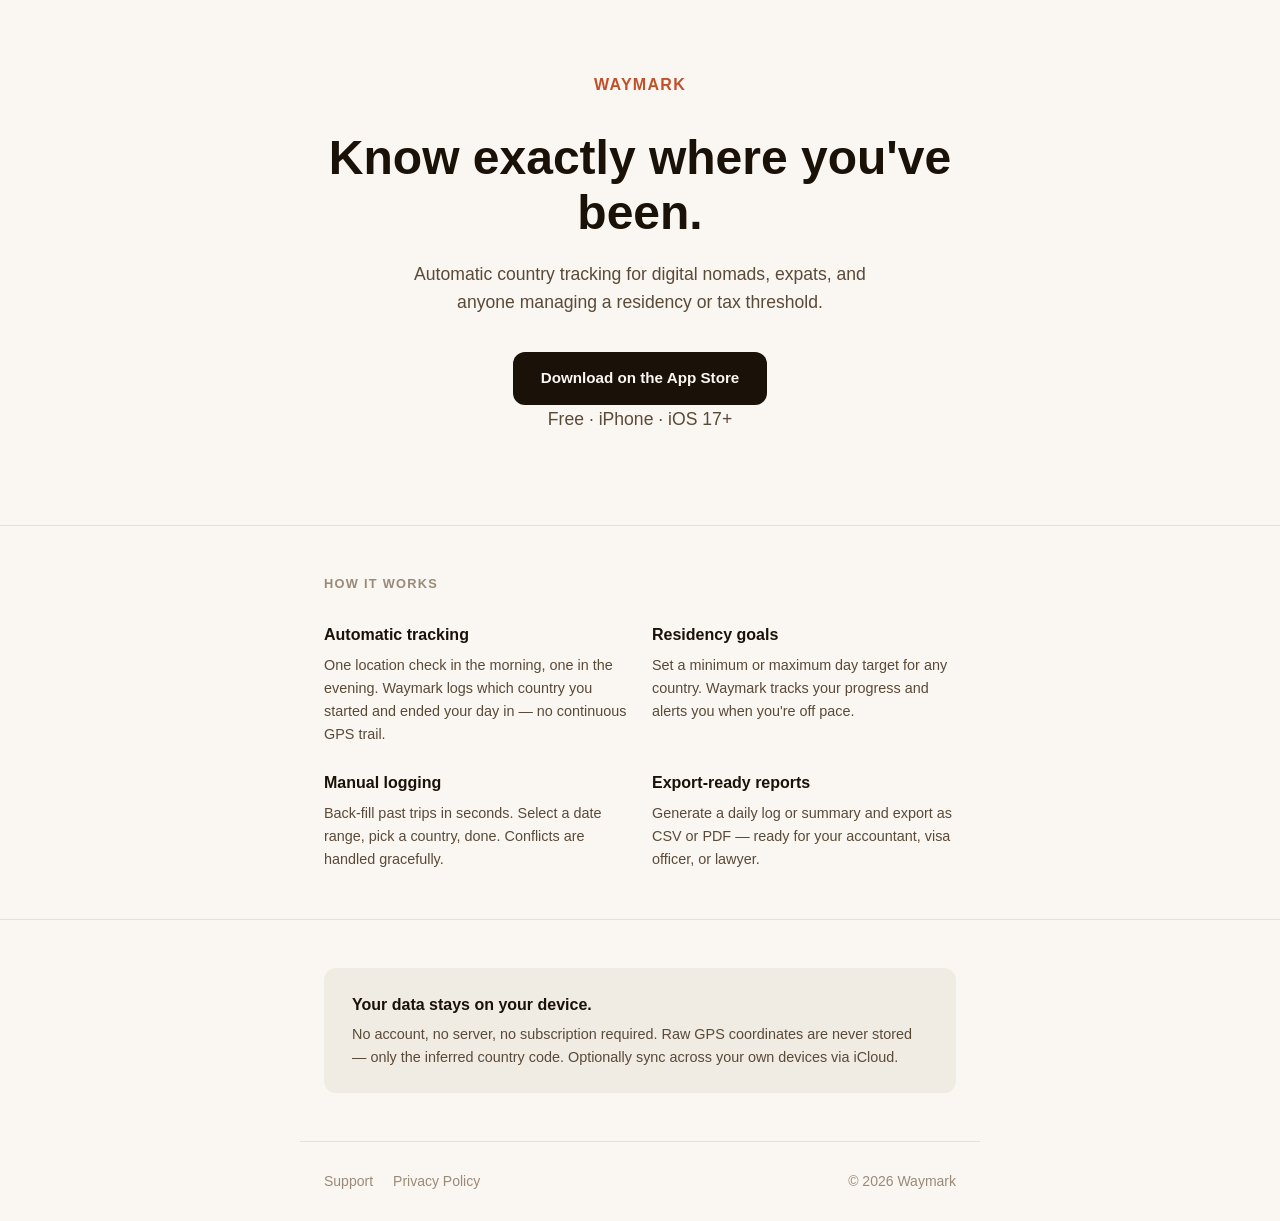
==== waymark/index.html @ 1c895593 "feat: add waymark/* marketing, support, and privacy pages Co-Authored-By: Claude Sonnet 4.6 <noreply" ====
<!DOCTYPE html>
<html lang="en">
<head>
  <meta charset="UTF-8" />
  <meta name="viewport" content="width=device-width, initial-scale=1.0" />
  <title>Waymark — Track your country presence</title>
  <meta name="description" content="Waymark automatically tracks which country you wake up and fall asleep in. Built for digital nomads, expats, and anyone managing a residency or tax threshold." />
  <style>
    *, *::before, *::after { box-sizing: border-box; margin: 0; padding: 0; }
    body {
      font-family: -apple-system, BlinkMacSystemFont, "Segoe UI", sans-serif;
      background: #faf6f1;
      color: #2c2218;
      line-height: 1.6;
    }

    /* Hero */
    .hero {
      max-width: 680px;
      margin: 0 auto;
      padding: 72px 24px 56px;
      text-align: center;
    }
    .wordmark {
      font-size: 1rem;
      font-weight: 700;
      letter-spacing: 0.08em;
      text-transform: uppercase;
      color: #c1502a;
      margin-bottom: 32px;
    }
    .hero h1 {
      font-size: clamp(2rem, 6vw, 3rem);
      font-weight: 700;
      line-height: 1.15;
      color: #1a1208;
      margin-bottom: 20px;
    }
    .hero p {
      font-size: 1.1rem;
      color: #5a4a38;
      max-width: 480px;
      margin: 0 auto 36px;
    }
    .badge {
      display: inline-block;
      background: #1a1208;
      color: #faf6f1;
      font-size: 0.95rem;
      font-weight: 600;
      padding: 14px 28px;
      border-radius: 12px;
      text-decoration: none;
      transition: opacity 0.15s;
    }
    .badge:hover { opacity: 0.82; }
    .badge-note {
      font-size: 0.8rem;
      color: #9a8a78;
      margin-top: 10px;
    }

    hr { border: none; border-top: 1px solid #e8e0d4; }

    /* Features */
    .features {
      max-width: 680px;
      margin: 0 auto;
      padding: 48px 24px;
    }
    .features h2 {
      font-size: 0.8rem;
      font-weight: 700;
      letter-spacing: 0.1em;
      text-transform: uppercase;
      color: #9a8a78;
      margin-bottom: 28px;
    }
    .feature-grid {
      display: grid;
      grid-template-columns: 1fr 1fr;
      gap: 24px;
    }
    @media (max-width: 480px) {
      .feature-grid { grid-template-columns: 1fr; }
    }
    .feature h3 {
      font-size: 1rem;
      font-weight: 600;
      color: #1a1208;
      margin-bottom: 6px;
    }
    .feature p {
      font-size: 0.9rem;
      color: #5a4a38;
    }

    /* Privacy callout */
    .privacy-callout {
      max-width: 680px;
      margin: 0 auto;
      padding: 0 24px 48px;
    }
    .privacy-callout-inner {
      background: #f0ebe3;
      border-radius: 12px;
      padding: 24px 28px;
    }
    .privacy-callout h3 {
      font-size: 1rem;
      font-weight: 600;
      color: #1a1208;
      margin-bottom: 6px;
    }
    .privacy-callout p {
      font-size: 0.9rem;
      color: #5a4a38;
    }

    /* Footer */
    footer {
      border-top: 1px solid #e8e0d4;
      max-width: 680px;
      margin: 0 auto;
      padding: 28px 24px;
      display: flex;
      gap: 20px;
      flex-wrap: wrap;
    }
    footer a {
      font-size: 0.875rem;
      color: #9a8a78;
      text-decoration: none;
    }
    footer a:hover { color: #c1502a; }
    .footer-spacer { flex: 1; }
  </style>
</head>
<body>

<section class="hero">
  <div class="wordmark">Waymark</div>
  <h1>Know exactly where you've been.</h1>
  <p>Automatic country tracking for digital nomads, expats, and anyone managing a residency or tax threshold.</p>
  <a class="badge" href="https://apps.apple.com/app/waymark/REPLACE_WITH_APP_ID">Download on the App Store</a>
  <p class="badge-note">Free · iPhone · iOS 17+</p>
</section>

<hr>

<section class="features">
  <h2>How it works</h2>
  <div class="feature-grid">
    <div class="feature">
      <h3>Automatic tracking</h3>
      <p>One location check in the morning, one in the evening. Waymark logs which country you started and ended your day in — no continuous GPS trail.</p>
    </div>
    <div class="feature">
      <h3>Residency goals</h3>
      <p>Set a minimum or maximum day target for any country. Waymark tracks your progress and alerts you when you're off pace.</p>
    </div>
    <div class="feature">
      <h3>Manual logging</h3>
      <p>Back-fill past trips in seconds. Select a date range, pick a country, done. Conflicts are handled gracefully.</p>
    </div>
    <div class="feature">
      <h3>Export-ready reports</h3>
      <p>Generate a daily log or summary and export as CSV or PDF — ready for your accountant, visa officer, or lawyer.</p>
    </div>
  </div>
</section>

<hr>

<section class="privacy-callout">
  <div style="height: 48px;"></div>
  <div class="privacy-callout-inner">
    <h3>Your data stays on your device.</h3>
    <p>No account, no server, no subscription required. Raw GPS coordinates are never stored — only the inferred country code. Optionally sync across your own devices via iCloud.</p>
  </div>
</section>

<footer>
  <a href="/waymark/support.html">Support</a>
  <a href="/waymark/privacy-policy.html">Privacy Policy</a>
  <span class="footer-spacer"></span>
  <a href="#">&copy; 2026 Waymark</a>
</footer>

</body>
</html>
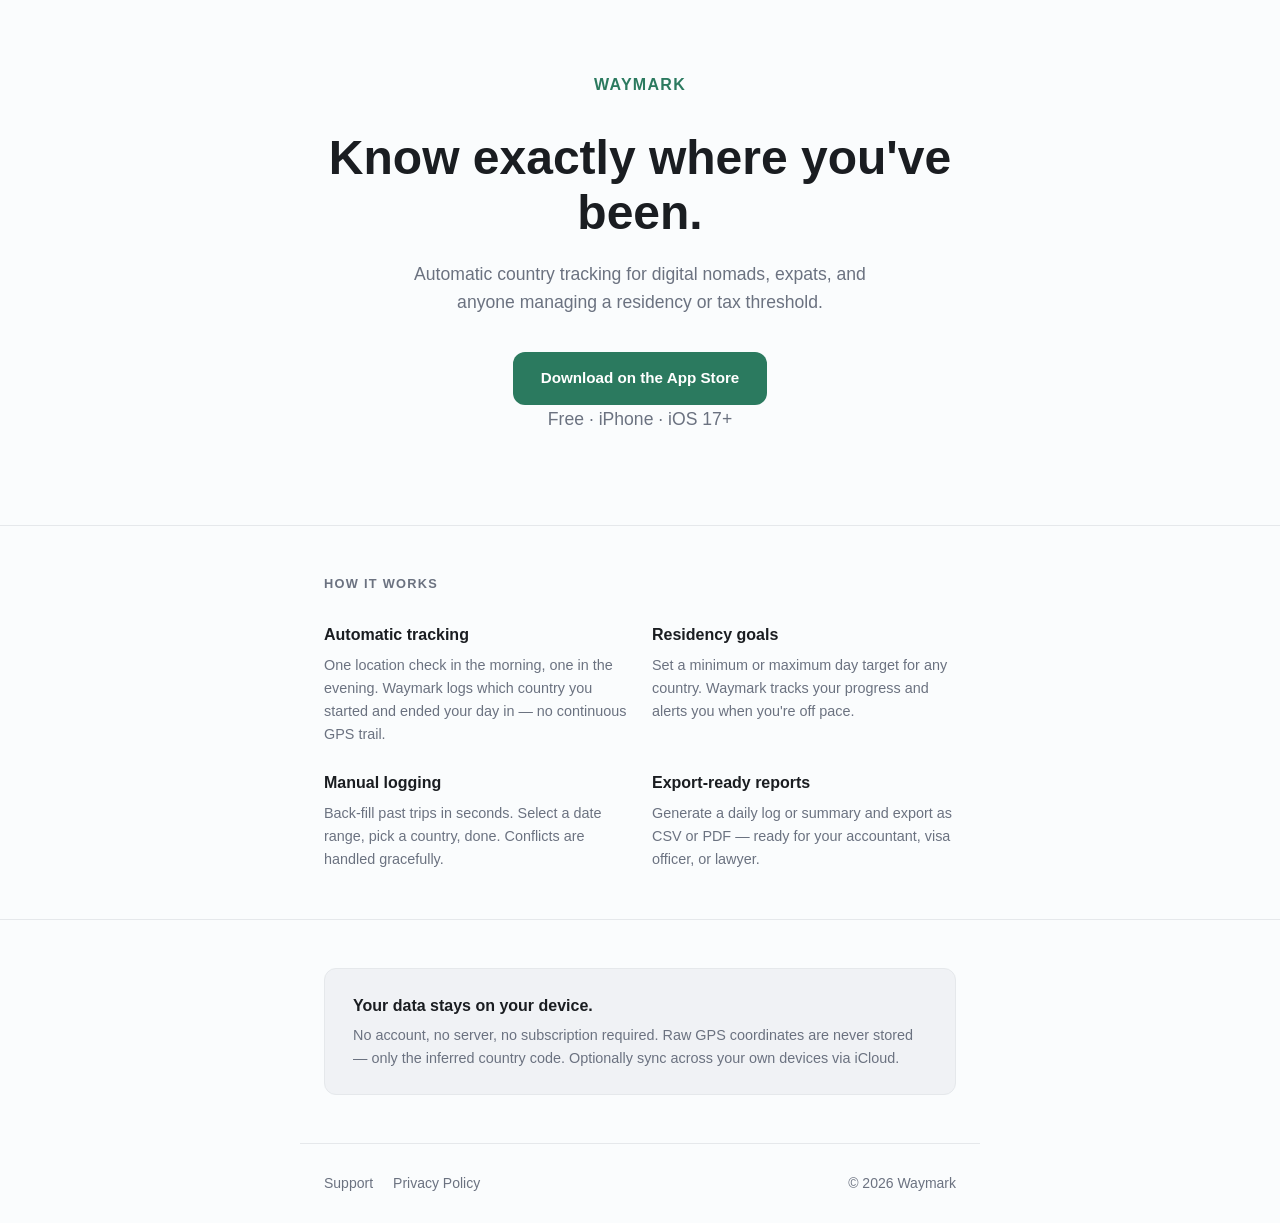
==== commit 0ffdd2fc: "feat: Restyle site with canonical design system tokens - Add _tokens.css with all color, spacing, an" ====
--- a/waymark/index.html
+++ b/waymark/index.html
@@ -6,11 +6,13 @@
   <title>Waymark — Track your country presence</title>
   <meta name="description" content="Waymark automatically tracks which country you wake up and fall asleep in. Built for digital nomads, expats, and anyone managing a residency or tax threshold." />
   <style>
+    @import url('./_tokens.css');
+
     *, *::before, *::after { box-sizing: border-box; margin: 0; padding: 0; }
     body {
       font-family: -apple-system, BlinkMacSystemFont, "Segoe UI", sans-serif;
-      background: #faf6f1;
-      color: #2c2218;
+      background: var(--wm-surface);
+      color: var(--wm-text-primary);
       line-height: 1.6;
     }
 
@@ -26,41 +28,41 @@
       font-weight: 700;
       letter-spacing: 0.08em;
       text-transform: uppercase;
-      color: #c1502a;
+      color: var(--wm-brand);
       margin-bottom: 32px;
     }
     .hero h1 {
       font-size: clamp(2rem, 6vw, 3rem);
       font-weight: 700;
       line-height: 1.15;
-      color: #1a1208;
+      color: var(--wm-text-primary);
       margin-bottom: 20px;
     }
     .hero p {
       font-size: 1.1rem;
-      color: #5a4a38;
+      color: var(--wm-text-secondary);
       max-width: 480px;
       margin: 0 auto 36px;
     }
     .badge {
       display: inline-block;
-      background: #1a1208;
-      color: #faf6f1;
+      background: var(--wm-brand);
+      color: white;
       font-size: 0.95rem;
       font-weight: 600;
       padding: 14px 28px;
-      border-radius: 12px;
+      border-radius: var(--wm-radius-md);
       text-decoration: none;
       transition: opacity 0.15s;
     }
-    .badge:hover { opacity: 0.82; }
+    .badge:hover { opacity: 0.88; }
     .badge-note {
       font-size: 0.8rem;
-      color: #9a8a78;
+      color: var(--wm-text-secondary);
       margin-top: 10px;
     }
 
-    hr { border: none; border-top: 1px solid #e8e0d4; }
+    hr { border: none; border-top: 1px solid var(--wm-border-subtle); }
 
     /* Features */
     .features {
@@ -73,7 +75,7 @@
       font-weight: 700;
       letter-spacing: 0.1em;
       text-transform: uppercase;
-      color: #9a8a78;
+      color: var(--wm-text-secondary);
       margin-bottom: 28px;
     }
     .feature-grid {
@@ -87,12 +89,12 @@
     .feature h3 {
       font-size: 1rem;
       font-weight: 600;
-      color: #1a1208;
+      color: var(--wm-text-primary);
       margin-bottom: 6px;
     }
     .feature p {
       font-size: 0.9rem;
-      color: #5a4a38;
+      color: var(--wm-text-secondary);
     }
 
     /* Privacy callout */
@@ -102,24 +104,25 @@
       padding: 0 24px 48px;
     }
     .privacy-callout-inner {
-      background: #f0ebe3;
-      border-radius: 12px;
+      background: var(--wm-surface-grouped);
+      border-radius: var(--wm-radius-md);
       padding: 24px 28px;
+      border: 1px solid var(--wm-border-subtle);
     }
     .privacy-callout h3 {
       font-size: 1rem;
       font-weight: 600;
-      color: #1a1208;
+      color: var(--wm-text-primary);
       margin-bottom: 6px;
     }
     .privacy-callout p {
       font-size: 0.9rem;
-      color: #5a4a38;
+      color: var(--wm-text-secondary);
     }
 
     /* Footer */
     footer {
-      border-top: 1px solid #e8e0d4;
+      border-top: 1px solid var(--wm-border-subtle);
       max-width: 680px;
       margin: 0 auto;
       padding: 28px 24px;
@@ -129,10 +132,10 @@
     }
     footer a {
       font-size: 0.875rem;
-      color: #9a8a78;
+      color: var(--wm-text-secondary);
       text-decoration: none;
     }
-    footer a:hover { color: #c1502a; }
+    footer a:hover { color: var(--wm-brand); }
     .footer-spacer { flex: 1; }
   </style>
 </head>
